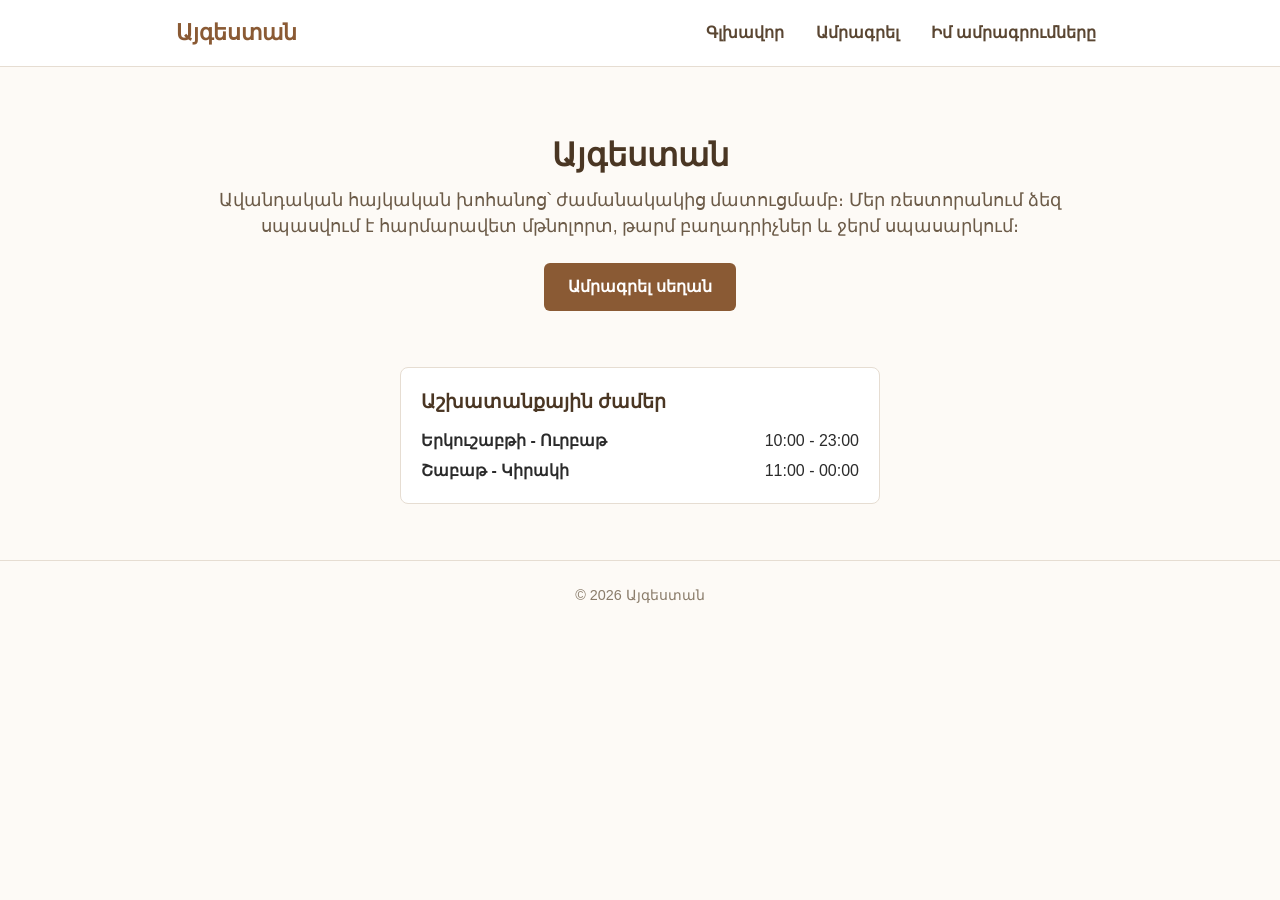
==== index.html @ 28fb1822 "Complete restaurant booking app: booking flow, my bookings, responsive design Co-Authored-By: Claude" ====
<!DOCTYPE html>
<html lang="hy">
<head>
  <meta charset="UTF-8">
  <meta name="viewport" content="width=device-width, initial-scale=1.0">
  <title>Այգեստան | Ռեստորան</title>
  <meta name="description" content="Այգեստան ռեստորան՝ համեղ խոհանոց և հարմարավետ մթնոլորտ։ Ամրագրեք ձեր սեղանը հիմա։">
  <link rel="stylesheet" href="css/style.css">
</head>
<body>
  <header class="site-header">
    <div class="container">
      <a href="index.html" class="logo">Այգեստան</a>
      <nav class="main-nav" aria-label="Հիմնական նավիգացիա">
        <ul>
          <li><a href="index.html" aria-current="page">Գլխավոր</a></li>
          <li><a href="booking.html">Ամրագրել</a></li>
          <li><a href="my-bookings.html">Իմ ամրագրումները</a></li>
        </ul>
      </nav>
    </div>
  </header>

  <main>
    <section class="hero container">
      <h1>Այգեստան</h1>
      <p>
        Ավանդական հայկական խոհանոց՝ ժամանակակից մատուցմամբ։ Մեր ռեստորանում
        ձեզ սպասվում է հարմարավետ մթնոլորտ, թարմ բաղադրիչներ և ջերմ սպասարկում։
      </p>
      <a href="booking.html" class="btn">Ամրագրել սեղան</a>
    </section>

    <section class="hours container">
      <h2>Աշխատանքային ժամեր</h2>
      <dl id="working-hours">
        <!-- Ժամերը կլրացվեն js/services.js-ից -->
      </dl>
    </section>
  </main>

  <footer class="site-footer">
    <p>&copy; 2026 Այգեստան</p>
  </footer>

  <script src="js/services.js"></script>
  <script>
    const hoursList = document.getElementById("working-hours");
    restaurantInfo.workingHours.forEach(({ day, hours }) => {
      const row = document.createElement("div");
      row.className = "hours-row";
      row.innerHTML = `<dt>${day}</dt><dd>${hours}</dd>`;
      hoursList.appendChild(row);
    });
  </script>
</body>
</html>
---- css/style.css ----
/* Reset */
*,
*::before,
*::after {
  box-sizing: border-box;
  margin: 0;
  padding: 0;
}

html {
  -webkit-text-size-adjust: 100%;
}

body {
  font-family: -apple-system, BlinkMacSystemFont, "Segoe UI", Roboto, Arial, sans-serif;
  line-height: 1.5;
  color: #2b2b2b;
  background-color: #fdfaf6;
}

img {
  max-width: 100%;
  display: block;
}

a {
  color: inherit;
  text-decoration: none;
}

ul {
  list-style: none;
}

/* Layout helpers */
.container {
  width: 100%;
  max-width: 960px;
  margin-inline: auto;
  padding-inline: 1rem;
}

/* Header */
.site-header {
  background-color: #ffffff;
  border-bottom: 1px solid #e6ddd2;
  padding: 1rem;
}

.site-header .container {
  display: flex;
  flex-direction: column;
  gap: 0.75rem;
  align-items: center;
}

.site-header .logo {
  font-size: 1.4rem;
  font-weight: 700;
  color: #8a5a34;
}

.main-nav ul {
  display: flex;
  flex-wrap: wrap;
  justify-content: center;
  gap: 1rem;
}

.main-nav a {
  font-weight: 600;
  color: #5a4632;
  padding: 0.35rem 0.5rem;
  border-radius: 4px;
}

.main-nav a:hover,
.main-nav a:focus {
  background-color: #f2e9dd;
}

@media (min-width: 600px) {
  .site-header .container {
    flex-direction: row;
    justify-content: space-between;
  }
}

/* Main content */
main {
  padding: 2rem 0;
}

.hero {
  padding-block: 2rem;
  text-align: center;
}

.hero h1 {
  font-size: 2rem;
  margin-bottom: 0.5rem;
  color: #4a3623;
}

.hero p {
  font-size: 1.1rem;
  color: #6b5a47;
  margin-bottom: 1.5rem;
}

.hours {
  background-color: #ffffff;
  border: 1px solid #e6ddd2;
  border-radius: 8px;
  padding: 1.25rem;
  margin: 1.5rem auto;
  max-width: 480px;
}

.hours h2 {
  margin-bottom: 0.75rem;
  font-size: 1.2rem;
  color: #4a3623;
}

.hours dl {
  display: flex;
  flex-direction: column;
  gap: 0.35rem;
}

.hours .hours-row {
  display: flex;
  justify-content: space-between;
  gap: 1rem;
}

.hours dt {
  font-weight: 600;
}

/* Button */
.btn {
  display: inline-block;
  background-color: #8a5a34;
  color: #ffffff;
  font-weight: 600;
  padding: 0.75rem 1.5rem;
  border-radius: 6px;
  border: none;
  cursor: pointer;
  transition: background-color 0.2s ease;
}

.btn:hover,
.btn:focus {
  background-color: #6f4728;
}

/* Booking form */
.booking-form {
  display: flex;
  flex-direction: column;
  gap: 1rem;
  max-width: 480px;
  margin: 1.5rem 0;
  background-color: #ffffff;
  border: 1px solid #e6ddd2;
  border-radius: 8px;
  padding: 1.25rem;
}

.form-field {
  display: flex;
  flex-direction: column;
  gap: 0.35rem;
}

.form-field label {
  font-weight: 600;
  color: #4a3623;
}

.form-field input,
.form-field select,
.form-field textarea {
  font: inherit;
  padding: 0.5rem 0.6rem;
  border: 1px solid #d8cbb8;
  border-radius: 6px;
  background-color: #fdfaf6;
  color: #2b2b2b;
}

.form-field input:focus,
.form-field select:focus,
.form-field textarea:focus {
  outline: 2px solid #8a5a34;
  outline-offset: 1px;
}

.form-field textarea {
  resize: vertical;
}

.field-error {
  color: #b3261e;
  font-size: 0.85rem;
  min-height: 1.1em;
}

.booking-form .btn {
  align-self: flex-start;
}

.form-message {
  font-weight: 600;
  min-height: 1.2em;
}

.form-message.success {
  color: #2e7d32;
}

.form-message.error {
  color: #b3261e;
}

/* Bookings list */
.bookings-list {
  display: flex;
  flex-direction: column;
  gap: 1rem;
  margin: 1.5rem 0;
  max-width: 480px;
}

.empty-state {
  background-color: #ffffff;
  border: 1px solid #e6ddd2;
  border-radius: 8px;
  padding: 1.5rem;
  text-align: center;
}

.empty-state p {
  color: #6b5a47;
  margin-bottom: 1rem;
}

.booking-card {
  background-color: #ffffff;
  border: 1px solid #e6ddd2;
  border-radius: 8px;
  padding: 1.25rem;
  display: flex;
  flex-direction: column;
  gap: 0.75rem;
}

.booking-card-header {
  display: flex;
  justify-content: space-between;
  align-items: baseline;
  font-weight: 700;
  color: #4a3623;
  font-size: 1.1rem;
  border-bottom: 1px solid #e6ddd2;
  padding-bottom: 0.5rem;
}

.booking-details {
  display: flex;
  flex-direction: column;
  gap: 0.35rem;
}

.booking-detail-row {
  display: flex;
  justify-content: space-between;
  gap: 1rem;
}

.booking-detail-row dt {
  font-weight: 600;
  color: #6b5a47;
}

.booking-detail-row dd {
  text-align: right;
}

.btn-cancel {
  align-self: flex-start;
  background-color: transparent;
  color: #b3261e;
  border: 1px solid #b3261e;
}

.btn-cancel:hover,
.btn-cancel:focus {
  background-color: #b3261e;
  color: #ffffff;
}

/* Footer */
.site-footer {
  text-align: center;
  padding: 1.5rem 1rem;
  color: #8a7c6a;
  font-size: 0.9rem;
  border-top: 1px solid #e6ddd2;
}

/* Mobile (< 600px) */
@media (max-width: 600px) {
  .main-nav ul {
    flex-direction: column;
    width: 100%;
    gap: 0.25rem;
  }

  .main-nav li {
    width: 100%;
  }

  .main-nav a {
    display: block;
    width: 100%;
    padding: 0.7rem 1rem;
    text-align: center;
  }

  .hero h1 {
    font-size: 1.6rem;
  }

  .hero p {
    font-size: 1rem;
  }

  .booking-form,
  .hours,
  .bookings-list {
    max-width: none;
  }

  .booking-form {
    padding: 1rem;
  }

  .form-field input,
  .form-field select,
  .form-field textarea {
    padding: 0.75rem;
    font-size: 1rem;
  }

  .booking-form button.btn {
    width: 100%;
  }

  .hours-row,
  .booking-detail-row {
    flex-direction: column;
    gap: 0.15rem;
  }

  .booking-detail-row dd {
    text-align: left;
  }

  .booking-card-header {
    flex-wrap: wrap;
  }

  .btn-cancel {
    width: 100%;
    text-align: center;
  }
}
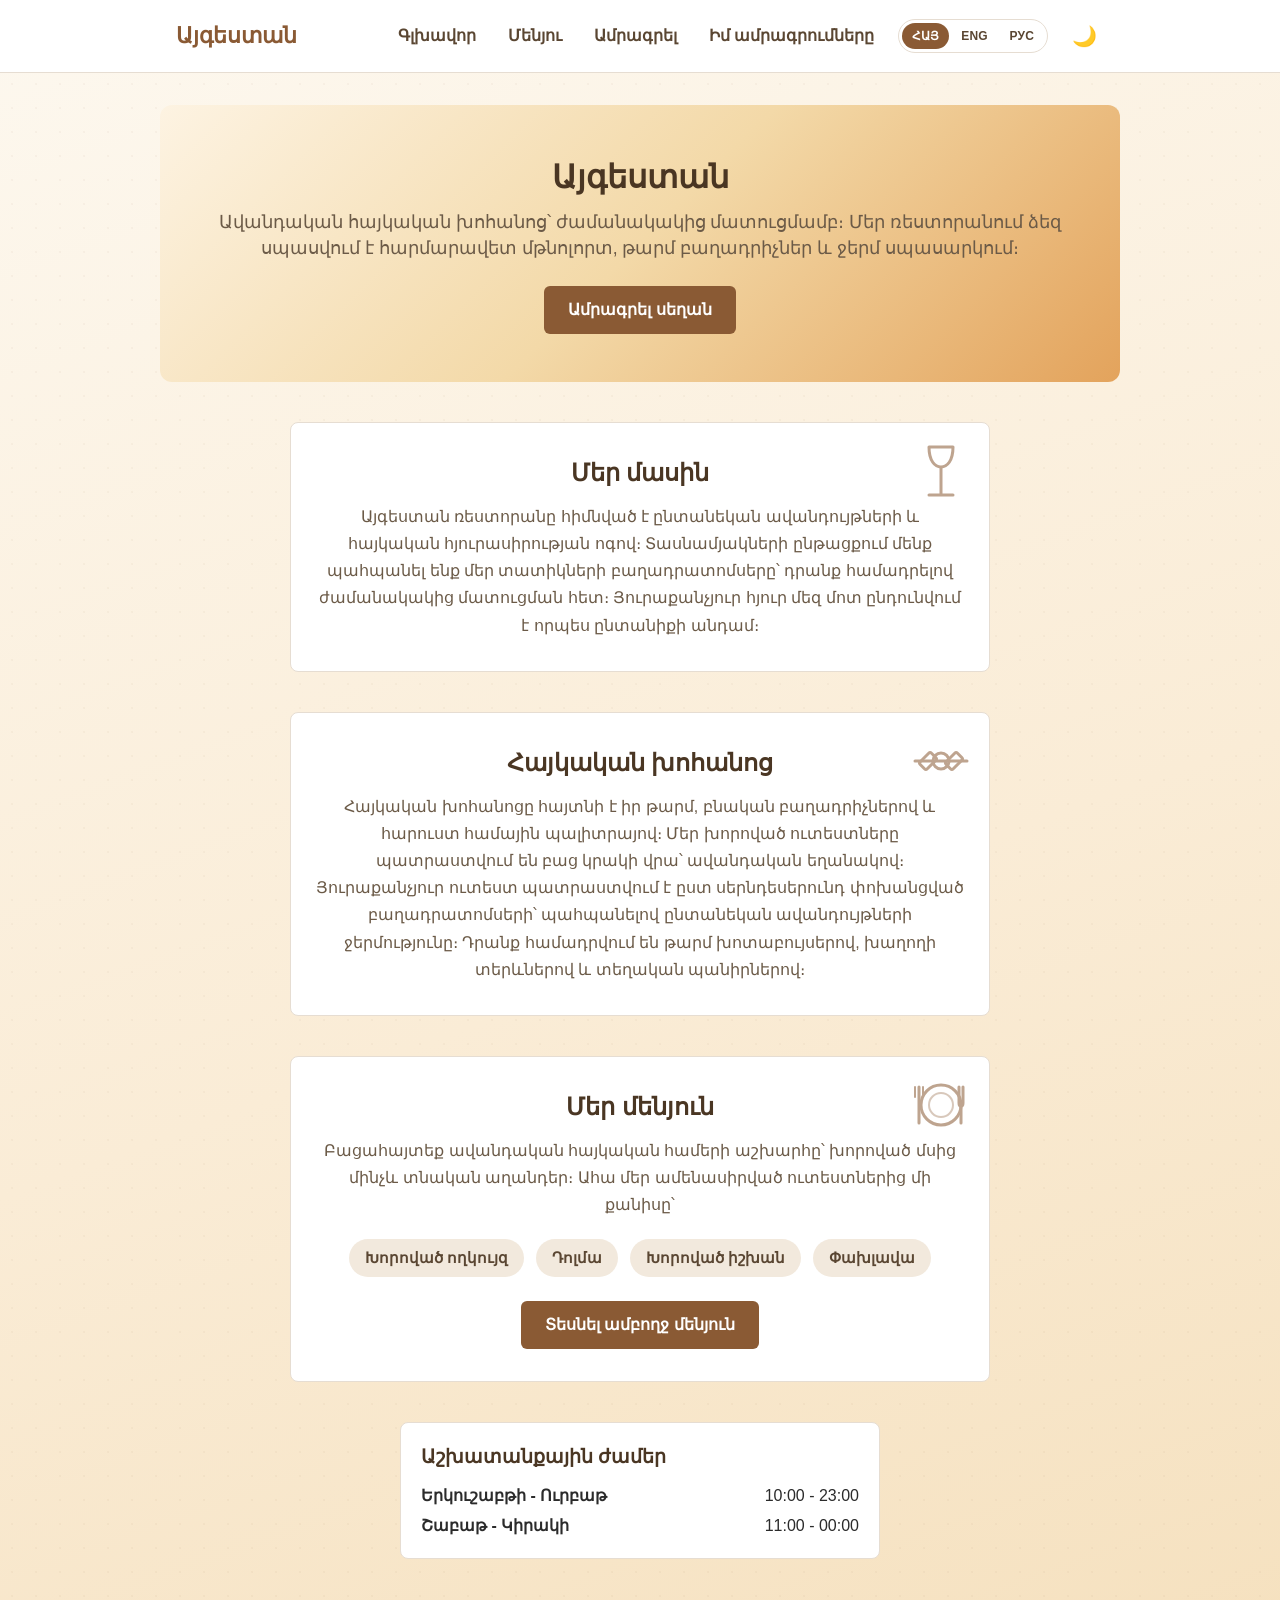
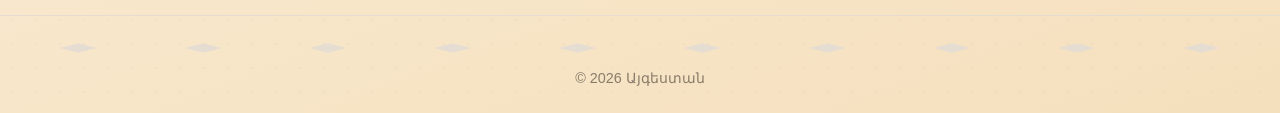
==== commit 9a4d9d7b: "Add all recent features Co-Authored-By: Claude Sonnet 5 <noreply@anthropic.com>" ====
--- a/index.html
+++ b/index.html
@@ -3,19 +3,36 @@
 <head>
   <meta charset="UTF-8">
   <meta name="viewport" content="width=device-width, initial-scale=1.0">
-  <title>Այգեստան | Ռեստորան</title>
+  <title data-i18n="home.pageTitle">Այգեստան | Ռեստորան</title>
   <meta name="description" content="Այգեստան ռեստորան՝ համեղ խոհանոց և հարմարավետ մթնոլորտ։ Ամրագրեք ձեր սեղանը հիմա։">
   <link rel="stylesheet" href="css/style.css">
 </head>
 <body>
+  <script src="js/theme.js"></script>
+  <script src="js/translations.js"></script>
+  <script src="js/language.js"></script>
   <header class="site-header">
     <div class="container">
       <a href="index.html" class="logo">Այգեստան</a>
-      <nav class="main-nav" aria-label="Հիմնական նավիգացիա">
+      <nav class="main-nav" data-i18n="nav.ariaLabel" data-i18n-attr="aria-label" aria-label="Հիմնական նավիգացիա">
         <ul>
-          <li><a href="index.html" aria-current="page">Գլխավոր</a></li>
-          <li><a href="booking.html">Ամրագրել</a></li>
-          <li><a href="my-bookings.html">Իմ ամրագրումները</a></li>
+          <li><a href="index.html" aria-current="page" data-i18n="nav.home">Գլխավոր</a></li>
+          <li><a href="menu.html" data-i18n="nav.menu">Մենյու</a></li>
+          <li><a href="booking.html" data-i18n="nav.booking">Ամրագրել</a></li>
+          <li><a href="my-bookings.html" data-i18n="nav.myBookings">Իմ ամրագրումները</a></li>
+          <li>
+            <div class="lang-switch" role="group" data-i18n="lang.ariaLabel" data-i18n-attr="aria-label" aria-label="Ընտրել լեզուն">
+              <button type="button" class="lang-btn" data-lang="hy">ՀԱՅ</button>
+              <button type="button" class="lang-btn" data-lang="en">ENG</button>
+              <button type="button" class="lang-btn" data-lang="ru">РУС</button>
+            </div>
+          </li>
+          <li>
+            <button id="theme-toggle" class="theme-toggle" type="button" data-i18n="theme.toggle" data-i18n-attr="aria-label" aria-label="Փոխարկել լուսավոր/մուգ ռեժիմը">
+              <span class="theme-icon-light" aria-hidden="true">🌙</span>
+              <span class="theme-icon-dark" aria-hidden="true">☀️</span>
+            </button>
+          </li>
         </ul>
       </nav>
     </div>
@@ -24,15 +41,73 @@
   <main>
     <section class="hero container">
       <h1>Այգեստան</h1>
-      <p>
+      <p data-i18n="home.heroText">
         Ավանդական հայկական խոհանոց՝ ժամանակակից մատուցմամբ։ Մեր ռեստորանում
         ձեզ սպասվում է հարմարավետ մթնոլորտ, թարմ բաղադրիչներ և ջերմ սպասարկում։
       </p>
-      <a href="booking.html" class="btn">Ամրագրել սեղան</a>
+      <a href="booking.html" class="btn" data-i18n="home.heroBtn">Ամրագրել սեղան</a>
+    </section>
+
+    <section class="about container">
+      <svg class="deco-icon section-icon" viewBox="0 0 64 64" aria-hidden="true" focusable="false">
+        <path d="M20 8 C20 22 26 28 32 28 C38 28 44 22 44 8 Z" fill="none" stroke="currentColor" stroke-width="3" stroke-linejoin="round"/>
+        <line x1="32" y1="28" x2="32" y2="48" stroke="currentColor" stroke-width="3"/>
+        <line x1="20" y1="56" x2="44" y2="56" stroke="currentColor" stroke-width="3" stroke-linecap="round"/>
+        <line x1="32" y1="48" x2="32" y2="56" stroke="currentColor" stroke-width="3"/>
+      </svg>
+      <h2 data-i18n="home.aboutTitle">Մեր մասին</h2>
+      <p data-i18n="home.aboutText">
+        Այգեստան ռեստորանը հիմնված է ընտանեկան ավանդույթների և հայկական
+        հյուրասիրության ոգով։ Տասնամյակների ընթացքում մենք պահպանել ենք մեր
+        տատիկների բաղադրատոմսերը՝ դրանք համադրելով ժամանակակից մատուցման
+        հետ։ Յուրաքանչյուր հյուր մեզ մոտ ընդունվում է որպես ընտանիքի անդամ։
+      </p>
+    </section>
+
+    <section class="cuisine container">
+      <svg class="deco-icon section-icon" viewBox="0 0 64 64" aria-hidden="true" focusable="false">
+        <line x1="6" y1="32" x2="58" y2="32" stroke="currentColor" stroke-width="3" stroke-linecap="round"/>
+        <rect x="14" y="24" width="10" height="16" rx="2" transform="rotate(45 19 32)" stroke="currentColor" stroke-width="3" fill="none"/>
+        <circle cx="32" cy="32" r="8" stroke="currentColor" stroke-width="3" fill="none"/>
+        <rect x="40" y="24" width="10" height="16" rx="2" transform="rotate(45 45 32)" stroke="currentColor" stroke-width="3" fill="none"/>
+      </svg>
+      <h2 data-i18n="home.cuisineTitle">Հայկական խոհանոց</h2>
+      <p data-i18n="home.cuisineText">
+        Հայկական խոհանոցը հայտնի է իր թարմ, բնական բաղադրիչներով և հարուստ
+        համային պալիտրայով։ Մեր խորոված ուտեստները պատրաստվում են բաց կրակի
+        վրա՝ ավանդական եղանակով։ Յուրաքանչյուր ուտեստ պատրաստվում է ըստ
+        սերնդեսերունդ փոխանցված բաղադրատոմսերի՝ պահպանելով ընտանեկան
+        ավանդույթների ջերմությունը։ Դրանք համադրվում են թարմ խոտաբույսերով,
+        խաղողի տերևներով և տեղական պանիրներով։
+      </p>
+    </section>
+
+    <section class="menu-teaser container">
+      <svg class="deco-icon section-icon" viewBox="0 0 64 64" aria-hidden="true" focusable="false">
+        <circle cx="32" cy="32" r="20" stroke="currentColor" stroke-width="3" fill="none"/>
+        <circle cx="32" cy="32" r="12" stroke="currentColor" stroke-width="2" fill="none" opacity="0.6"/>
+        <line x1="10" y1="14" x2="10" y2="50" stroke="currentColor" stroke-width="3" stroke-linecap="round"/>
+        <line x1="6" y1="14" x2="6" y2="24" stroke="currentColor" stroke-width="2" stroke-linecap="round"/>
+        <line x1="14" y1="14" x2="14" y2="24" stroke="currentColor" stroke-width="2" stroke-linecap="round"/>
+        <path d="M54 14 L54 30 C54 34 50 34 50 30 L50 14" stroke="currentColor" stroke-width="3" fill="none" stroke-linecap="round" stroke-linejoin="round"/>
+        <line x1="52" y1="30" x2="52" y2="50" stroke="currentColor" stroke-width="3" stroke-linecap="round"/>
+      </svg>
+      <h2 data-i18n="home.menuTeaserTitle">Մեր մենյուն</h2>
+      <p data-i18n="home.menuTeaserText">
+        Բացահայտեք ավանդական հայկական համերի աշխարհը՝ խորոված մսից մինչև
+        տնական աղանդեր։ Ահա մեր ամենասիրված ուտեստներից մի քանիսը՝
+      </p>
+      <ul class="menu-highlight-list">
+        <li data-i18n="home.dish1">Խորոված ողկույզ</li>
+        <li data-i18n="home.dish2">Դոլմա</li>
+        <li data-i18n="home.dish3">Խորոված իշխան</li>
+        <li data-i18n="home.dish4">Փախլավա</li>
+      </ul>
+      <a href="menu.html" class="btn" data-i18n="home.menuTeaserBtn">Տեսնել ամբողջ մենյուն</a>
     </section>
 
     <section class="hours container">
-      <h2>Աշխատանքային ժամեր</h2>
+      <h2 data-i18n="home.hoursTitle">Աշխատանքային ժամեր</h2>
       <dl id="working-hours">
         <!-- Ժամերը կլրացվեն js/services.js-ից -->
       </dl>
@@ -40,18 +115,34 @@
   </main>
 
   <footer class="site-footer">
-    <p>&copy; 2026 Այգեստան</p>
+    <svg class="footer-divider" viewBox="0 0 400 20" preserveAspectRatio="none" aria-hidden="true" focusable="false">
+      <defs>
+        <pattern id="footer-pattern-index" width="40" height="20" patternUnits="userSpaceOnUse">
+          <path d="M20 4 L26 10 L20 16 L14 10 Z" fill="currentColor"/>
+        </pattern>
+      </defs>
+      <rect width="400" height="20" fill="url(#footer-pattern-index)"/>
+    </svg>
+    <p data-i18n="footer.copyright">&copy; 2026 Այգեստան</p>
   </footer>
 
   <script src="js/services.js"></script>
   <script>
     const hoursList = document.getElementById("working-hours");
-    restaurantInfo.workingHours.forEach(({ day, hours }) => {
-      const row = document.createElement("div");
-      row.className = "hours-row";
-      row.innerHTML = `<dt>${day}</dt><dd>${hours}</dd>`;
-      hoursList.appendChild(row);
-    });
+
+    function renderWorkingHours() {
+      hoursList.innerHTML = "";
+      const labels = [t("home.hoursWeekdays"), t("home.hoursWeekend")];
+      restaurantInfo.workingHours.forEach(({ hours }, index) => {
+        const row = document.createElement("div");
+        row.className = "hours-row";
+        row.innerHTML = `<dt>${labels[index]}</dt><dd>${hours}</dd>`;
+        hoursList.appendChild(row);
+      });
+    }
+
+    renderWorkingHours();
+    document.addEventListener("languagechange", renderWorkingHours);
   </script>
 </body>
 </html>
--- a/css/style.css
+++ b/css/style.css
@@ -11,11 +11,82 @@
   -webkit-text-size-adjust: 100%;
 }
 
+/* Theme variables */
+:root {
+  --color-text: #2b2b2b;
+  --color-text-secondary: #6b5a47;
+  --color-heading: #4a3623;
+  --color-brand-text: #8a5a34;
+  --color-btn-bg: #8a5a34;
+  --color-btn-bg-hover: #6f4728;
+  --color-nav-text: #5a4632;
+  --color-nav-hover-bg: #f2e9dd;
+  --color-card-bg: #ffffff;
+  --color-header-bg: #ffffff;
+  --color-border: #e6ddd2;
+  --color-input-bg: #fdfaf6;
+  --color-input-border: #d8cbb8;
+  --color-focus: #8a5a34;
+  --color-error: #b3261e;
+  --color-success: #2e7d32;
+  --color-footer-text: #8a7c6a;
+  --color-body-bg: #fdf6ec;
+  --color-body-gradient-1: #fdf8ef;
+  --color-body-gradient-2: #faecd6;
+  --color-body-gradient-3: #f5e0bd;
+  --color-body-pattern: rgba(138, 90, 52, 0.045);
+  --color-hero-gradient-1: #fdf3e2;
+  --color-hero-gradient-2: #f3d9a8;
+  --color-hero-gradient-3: #e3a35c;
+  --color-table-free-bg: #e6f4e6;
+  --color-table-free-border: #2e7d32;
+  --color-table-taken-bg: #fbe6e3;
+  --color-table-taken-border: #b3261e;
+}
+
+.dark-mode {
+  --color-text: #ede3d3;
+  --color-text-secondary: #c9b696;
+  --color-heading: #f0d9ae;
+  --color-brand-text: #e3ac5c;
+  --color-btn-bg: #9c6530;
+  --color-btn-bg-hover: #7d5228;
+  --color-nav-text: #ecd9b8;
+  --color-nav-hover-bg: #3a2f22;
+  --color-card-bg: #2a2119;
+  --color-header-bg: #241c14;
+  --color-border: #4a3d2c;
+  --color-input-bg: #201811;
+  --color-input-border: #5a4a35;
+  --color-focus: #e3ac5c;
+  --color-error: #f28b7d;
+  --color-success: #81c784;
+  --color-footer-text: #a89a85;
+  --color-body-bg: #1c1610;
+  --color-body-gradient-1: #1c1610;
+  --color-body-gradient-2: #241c14;
+  --color-body-gradient-3: #2c2117;
+  --color-body-pattern: rgba(240, 217, 174, 0.05);
+  --color-hero-gradient-1: #2a1f14;
+  --color-hero-gradient-2: #4a3520;
+  --color-hero-gradient-3: #7a5530;
+  --color-table-free-bg: #1f3320;
+  --color-table-free-border: #81c784;
+  --color-table-taken-bg: #3a201d;
+  --color-table-taken-border: #f28b7d;
+}
+
 body {
   font-family: -apple-system, BlinkMacSystemFont, "Segoe UI", Roboto, Arial, sans-serif;
   line-height: 1.5;
-  color: #2b2b2b;
-  background-color: #fdfaf6;
+  color: var(--color-text);
+  background-color: var(--color-body-bg);
+  background-image:
+    radial-gradient(var(--color-body-pattern) 1.5px, transparent 1.5px),
+    linear-gradient(160deg, var(--color-body-gradient-1) 0%, var(--color-body-gradient-2) 55%, var(--color-body-gradient-3) 100%);
+  background-size: 24px 24px, 100% 100%;
+  background-repeat: repeat, no-repeat;
+  transition: background-color 0.2s ease, color 0.2s ease;
 }
 
 img {
@@ -42,9 +113,10 @@
 
 /* Header */
 .site-header {
-  background-color: #ffffff;
-  border-bottom: 1px solid #e6ddd2;
+  background-color: var(--color-header-bg);
+  border-bottom: 1px solid var(--color-border);
   padding: 1rem;
+  transition: background-color 0.2s ease, border-color 0.2s ease;
 }
 
 .site-header .container {
@@ -57,26 +129,92 @@
 .site-header .logo {
   font-size: 1.4rem;
   font-weight: 700;
-  color: #8a5a34;
+  color: var(--color-brand-text);
 }
 
 .main-nav ul {
   display: flex;
   flex-wrap: wrap;
+  align-items: center;
   justify-content: center;
   gap: 1rem;
 }
 
 .main-nav a {
   font-weight: 600;
-  color: #5a4632;
+  color: var(--color-nav-text);
   padding: 0.35rem 0.5rem;
   border-radius: 4px;
 }
 
 .main-nav a:hover,
 .main-nav a:focus {
-  background-color: #f2e9dd;
+  background-color: var(--color-nav-hover-bg);
+}
+
+.lang-switch {
+  display: inline-flex;
+  align-items: center;
+  gap: 0.15rem;
+  border: 1px solid var(--color-border);
+  border-radius: 999px;
+  padding: 0.2rem;
+}
+
+.lang-btn {
+  border: none;
+  background-color: transparent;
+  color: var(--color-nav-text);
+  font-weight: 700;
+  font-size: 0.75rem;
+  letter-spacing: 0.02em;
+  padding: 0.35rem 0.6rem;
+  border-radius: 999px;
+  cursor: pointer;
+  transition: background-color 0.2s ease, color 0.2s ease;
+}
+
+.lang-btn:hover,
+.lang-btn:focus {
+  background-color: var(--color-nav-hover-bg);
+}
+
+.lang-btn.active {
+  background-color: var(--color-btn-bg);
+  color: #ffffff;
+}
+
+.theme-toggle {
+  display: inline-flex;
+  align-items: center;
+  justify-content: center;
+  width: 2.5rem;
+  height: 2.5rem;
+  padding: 0;
+  border: none;
+  border-radius: 50%;
+  background-color: transparent;
+  font-size: 1.25rem;
+  line-height: 1;
+  cursor: pointer;
+  transition: background-color 0.2s ease;
+}
+
+.theme-toggle:hover,
+.theme-toggle:focus {
+  background-color: var(--color-nav-hover-bg);
+}
+
+.theme-icon-dark {
+  display: none;
+}
+
+.dark-mode .theme-icon-light {
+  display: none;
+}
+
+.dark-mode .theme-icon-dark {
+  display: inline;
 }
 
 @media (min-width: 600px) {
@@ -92,35 +230,119 @@
 }
 
 .hero {
-  padding-block: 2rem;
+  padding: 3rem 1.5rem;
   text-align: center;
+  background: linear-gradient(135deg, var(--color-hero-gradient-1) 0%, var(--color-hero-gradient-2) 50%, var(--color-hero-gradient-3) 100%);
+  border-radius: 12px;
 }
 
 .hero h1 {
   font-size: 2rem;
   margin-bottom: 0.5rem;
-  color: #4a3623;
+  color: var(--color-heading);
 }
 
 .hero p {
   font-size: 1.1rem;
-  color: #6b5a47;
+  color: var(--color-text-secondary);
   margin-bottom: 1.5rem;
 }
 
+/* Decorative SVG illustrations */
+.deco-icon {
+  color: var(--color-brand-text);
+  opacity: 0.55;
+}
+
+.section-icon {
+  position: absolute;
+  top: 1rem;
+  right: 1rem;
+  width: 64px;
+  height: 64px;
+  pointer-events: none;
+}
+
+.page-icon {
+  display: block;
+  width: 72px;
+  height: 72px;
+  margin: 0 auto 0.5rem;
+}
+
+.footer-divider {
+  display: block;
+  width: 100%;
+  height: 16px;
+  color: var(--color-border);
+  margin-bottom: 0.75rem;
+}
+
+/* About / Cuisine / Menu teaser sections */
+.about,
+.cuisine,
+.menu-teaser {
+  position: relative;
+  max-width: 700px;
+  margin: 2.5rem auto;
+  padding: 2rem 1.5rem;
+  text-align: center;
+  background-color: var(--color-card-bg);
+  border: 1px solid var(--color-border);
+  border-radius: 8px;
+  transition: background-color 0.2s ease, border-color 0.2s ease;
+}
+
+.about h2,
+.cuisine h2,
+.menu-teaser h2 {
+  font-size: 1.5rem;
+  color: var(--color-heading);
+  margin-bottom: 0.75rem;
+}
+
+.about p,
+.cuisine p,
+.menu-teaser p {
+  color: var(--color-text-secondary);
+  line-height: 1.7;
+}
+
+.menu-teaser p {
+  margin-bottom: 1.25rem;
+}
+
+.menu-highlight-list {
+  display: flex;
+  flex-wrap: wrap;
+  justify-content: center;
+  gap: 0.75rem;
+  margin-bottom: 1.5rem;
+}
+
+.menu-highlight-list li {
+  background-color: var(--color-nav-hover-bg);
+  color: var(--color-nav-text);
+  font-weight: 600;
+  padding: 0.5rem 1rem;
+  border-radius: 999px;
+  font-size: 0.95rem;
+}
+
 .hours {
-  background-color: #ffffff;
-  border: 1px solid #e6ddd2;
+  background-color: var(--color-card-bg);
+  border: 1px solid var(--color-border);
   border-radius: 8px;
   padding: 1.25rem;
   margin: 1.5rem auto;
   max-width: 480px;
+  transition: background-color 0.2s ease, border-color 0.2s ease;
 }
 
 .hours h2 {
   margin-bottom: 0.75rem;
   font-size: 1.2rem;
-  color: #4a3623;
+  color: var(--color-heading);
 }
 
 .hours dl {
@@ -142,7 +364,7 @@
 /* Button */
 .btn {
   display: inline-block;
-  background-color: #8a5a34;
+  background-color: var(--color-btn-bg);
   color: #ffffff;
   font-weight: 600;
   padding: 0.75rem 1.5rem;
@@ -154,7 +376,101 @@
 
 .btn:hover,
 .btn:focus {
-  background-color: #6f4728;
+  background-color: var(--color-btn-bg-hover);
+}
+
+/* Table selection */
+.table-selection {
+  max-width: 480px;
+  margin: 1.5rem 0;
+  background-color: var(--color-card-bg);
+  border: 1px solid var(--color-border);
+  border-radius: 8px;
+  padding: 1.25rem;
+  transition: background-color 0.2s ease, border-color 0.2s ease;
+}
+
+.table-selection h2 {
+  font-size: 1.15rem;
+  color: var(--color-heading);
+  margin-bottom: 0.75rem;
+}
+
+.table-legend {
+  display: flex;
+  flex-wrap: wrap;
+  gap: 1rem;
+  margin-bottom: 1rem;
+  font-size: 0.85rem;
+  color: var(--color-text-secondary);
+}
+
+.legend-item {
+  display: inline-flex;
+  align-items: center;
+  gap: 0.4rem;
+}
+
+.legend-dot {
+  width: 0.8rem;
+  height: 0.8rem;
+  border-radius: 50%;
+  display: inline-block;
+  border: 2px solid transparent;
+}
+
+.legend-dot.legend-free {
+  background-color: var(--color-table-free-bg);
+  border-color: var(--color-table-free-border);
+}
+
+.legend-dot.legend-taken {
+  background-color: var(--color-table-taken-bg);
+  border-color: var(--color-table-taken-border);
+}
+
+.table-grid {
+  display: grid;
+  grid-template-columns: repeat(5, 1fr);
+  gap: 0.6rem;
+}
+
+.table-cell {
+  aspect-ratio: 1;
+  display: flex;
+  align-items: center;
+  justify-content: center;
+  border-radius: 8px;
+  font-weight: 700;
+  font-size: 1.05rem;
+  user-select: none;
+  transition: background-color 0.2s ease, border-color 0.2s ease, transform 0.1s ease;
+}
+
+.table-cell.free {
+  background-color: var(--color-table-free-bg);
+  border: 2px solid var(--color-table-free-border);
+  color: var(--color-text);
+  cursor: pointer;
+}
+
+.table-cell.free:hover,
+.table-cell.free:focus {
+  transform: translateY(-2px);
+  outline: none;
+}
+
+.table-cell.taken {
+  background-color: var(--color-table-taken-bg);
+  border: 2px solid var(--color-table-taken-border);
+  color: var(--color-text-secondary);
+  cursor: not-allowed;
+  opacity: 0.75;
+}
+
+.table-cell.selected {
+  outline: 3px solid var(--color-focus);
+  outline-offset: 2px;
 }
 
 /* Booking form */
@@ -164,10 +480,11 @@
   gap: 1rem;
   max-width: 480px;
   margin: 1.5rem 0;
-  background-color: #ffffff;
-  border: 1px solid #e6ddd2;
+  background-color: var(--color-card-bg);
+  border: 1px solid var(--color-border);
   border-radius: 8px;
   padding: 1.25rem;
+  transition: background-color 0.2s ease, border-color 0.2s ease;
 }
 
 .form-field {
@@ -178,7 +495,7 @@
 
 .form-field label {
   font-weight: 600;
-  color: #4a3623;
+  color: var(--color-heading);
 }
 
 .form-field input,
@@ -186,16 +503,17 @@
 .form-field textarea {
   font: inherit;
   padding: 0.5rem 0.6rem;
-  border: 1px solid #d8cbb8;
+  border: 1px solid var(--color-input-border);
   border-radius: 6px;
-  background-color: #fdfaf6;
-  color: #2b2b2b;
+  background-color: var(--color-input-bg);
+  color: var(--color-text);
+  transition: background-color 0.2s ease, border-color 0.2s ease, color 0.2s ease;
 }
 
 .form-field input:focus,
 .form-field select:focus,
 .form-field textarea:focus {
-  outline: 2px solid #8a5a34;
+  outline: 2px solid var(--color-focus);
   outline-offset: 1px;
 }
 
@@ -204,7 +522,7 @@
 }
 
 .field-error {
-  color: #b3261e;
+  color: var(--color-error);
   font-size: 0.85rem;
   min-height: 1.1em;
 }
@@ -219,11 +537,11 @@
 }
 
 .form-message.success {
-  color: #2e7d32;
+  color: var(--color-success);
 }
 
 .form-message.error {
-  color: #b3261e;
+  color: var(--color-error);
 }
 
 /* Bookings list */
@@ -236,26 +554,28 @@
 }
 
 .empty-state {
-  background-color: #ffffff;
-  border: 1px solid #e6ddd2;
+  background-color: var(--color-card-bg);
+  border: 1px solid var(--color-border);
   border-radius: 8px;
   padding: 1.5rem;
   text-align: center;
+  transition: background-color 0.2s ease, border-color 0.2s ease;
 }
 
 .empty-state p {
-  color: #6b5a47;
+  color: var(--color-text-secondary);
   margin-bottom: 1rem;
 }
 
 .booking-card {
-  background-color: #ffffff;
-  border: 1px solid #e6ddd2;
+  background-color: var(--color-card-bg);
+  border: 1px solid var(--color-border);
   border-radius: 8px;
   padding: 1.25rem;
   display: flex;
   flex-direction: column;
   gap: 0.75rem;
+  transition: background-color 0.2s ease, border-color 0.2s ease;
 }
 
 .booking-card-header {
@@ -263,9 +583,9 @@
   justify-content: space-between;
   align-items: baseline;
   font-weight: 700;
-  color: #4a3623;
+  color: var(--color-heading);
   font-size: 1.1rem;
-  border-bottom: 1px solid #e6ddd2;
+  border-bottom: 1px solid var(--color-border);
   padding-bottom: 0.5rem;
 }
 
@@ -283,7 +603,7 @@
 
 .booking-detail-row dt {
   font-weight: 600;
-  color: #6b5a47;
+  color: var(--color-text-secondary);
 }
 
 .booking-detail-row dd {
@@ -293,23 +613,102 @@
 .btn-cancel {
   align-self: flex-start;
   background-color: transparent;
-  color: #b3261e;
-  border: 1px solid #b3261e;
+  color: var(--color-error);
+  border: 1px solid var(--color-error);
 }
 
 .btn-cancel:hover,
 .btn-cancel:focus {
-  background-color: #b3261e;
+  background-color: var(--color-error);
   color: #ffffff;
+}
+
+/* Menu */
+.menu-list {
+  margin: 1.5rem 0;
+}
+
+.menu-category {
+  margin-bottom: 2.5rem;
+}
+
+.menu-category:last-child {
+  margin-bottom: 0;
+}
+
+.menu-category-title {
+  font-size: 1.4rem;
+  color: var(--color-heading);
+  margin-bottom: 1rem;
+  padding-bottom: 0.5rem;
+  border-bottom: 2px solid var(--color-border);
+}
+
+.menu-subcategory {
+  margin-bottom: 1.5rem;
+}
+
+.menu-subcategory:last-child {
+  margin-bottom: 0;
+}
+
+.menu-subcategory-title {
+  font-size: 1.05rem;
+  font-weight: 600;
+  color: var(--color-brand-text);
+  margin-bottom: 0.75rem;
+}
+
+.menu-items {
+  display: grid;
+  grid-template-columns: repeat(auto-fill, minmax(240px, 1fr));
+  gap: 1rem;
+}
+
+.menu-item {
+  background-color: var(--color-card-bg);
+  border: 1px solid var(--color-border);
+  border-radius: 8px;
+  overflow: hidden;
+  display: flex;
+  flex-direction: column;
+  transition: background-color 0.2s ease, border-color 0.2s ease;
+}
+
+.menu-item-body {
+  padding: 1rem;
+  display: flex;
+  flex-direction: column;
+  gap: 0.35rem;
+}
+
+.menu-item-header {
+  display: flex;
+  justify-content: space-between;
+  align-items: baseline;
+  gap: 0.5rem;
+  font-weight: 700;
+  color: var(--color-heading);
+}
+
+.menu-item-price {
+  color: var(--color-brand-text);
+  font-weight: 700;
+  white-space: nowrap;
+}
+
+.menu-item-description {
+  color: var(--color-text-secondary);
+  font-size: 0.9rem;
 }
 
 /* Footer */
 .site-footer {
   text-align: center;
   padding: 1.5rem 1rem;
-  color: #8a7c6a;
+  color: var(--color-footer-text);
   font-size: 0.9rem;
-  border-top: 1px solid #e6ddd2;
+  border-top: 1px solid var(--color-border);
 }
 
 /* Mobile (< 600px) */
@@ -331,6 +730,23 @@
     text-align: center;
   }
 
+  .theme-toggle,
+  .lang-switch {
+    margin-inline: auto;
+  }
+
+  .section-icon {
+    width: 40px;
+    height: 40px;
+    top: 0.75rem;
+    right: 0.75rem;
+  }
+
+  .page-icon {
+    width: 48px;
+    height: 48px;
+  }
+
   .hero h1 {
     font-size: 1.6rem;
   }
@@ -339,14 +755,37 @@
     font-size: 1rem;
   }
 
+  .hero {
+    padding: 2rem 1.25rem;
+  }
+
+  .about,
+  .cuisine,
+  .menu-teaser {
+    margin: 2rem auto;
+    padding: 1.5rem 1.25rem;
+  }
+
+  .about h2,
+  .cuisine h2,
+  .menu-teaser h2 {
+    font-size: 1.3rem;
+  }
+
   .booking-form,
   .hours,
-  .bookings-list {
+  .bookings-list,
+  .table-selection {
     max-width: none;
   }
 
-  .booking-form {
+  .booking-form,
+  .table-selection {
     padding: 1rem;
+  }
+
+  .table-grid {
+    grid-template-columns: repeat(2, 1fr);
   }
 
   .form-field input,
@@ -378,4 +817,12 @@
     width: 100%;
     text-align: center;
   }
-}
+
+  .menu-items {
+    grid-template-columns: 1fr;
+  }
+
+  .menu-category-title {
+    font-size: 1.25rem;
+  }
+}
